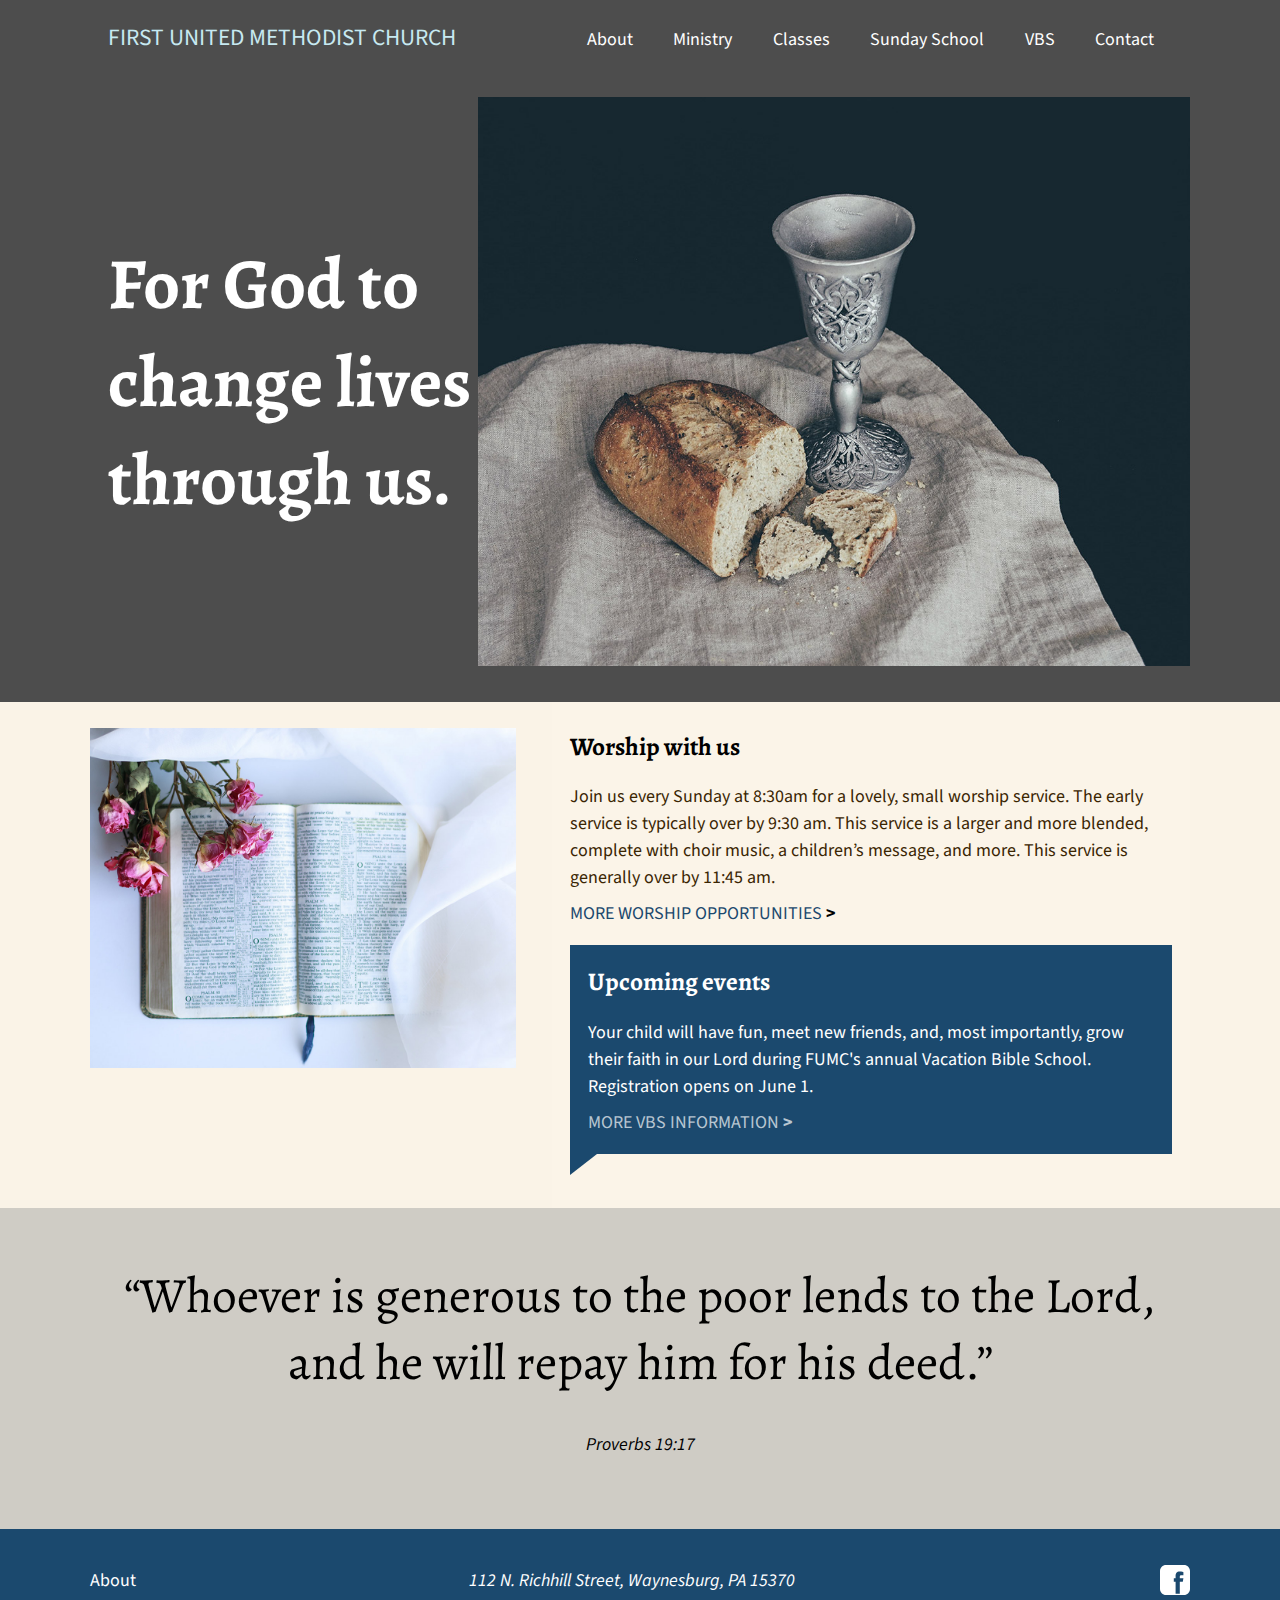
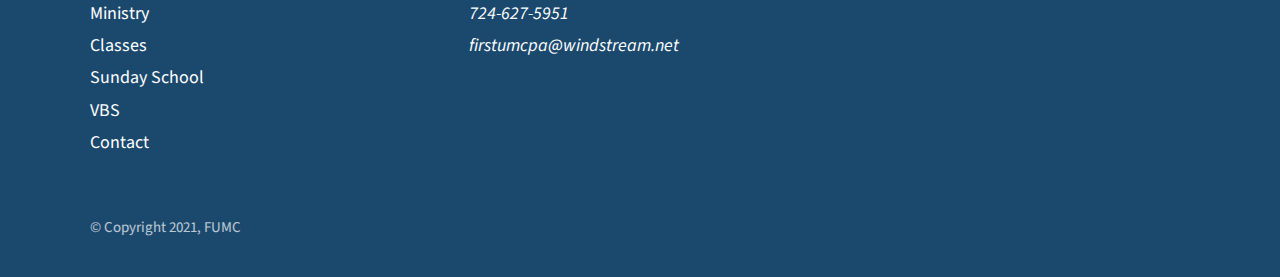
==== index.html @ 9fedca39 "initial push" ====
<!DOCTYPE html>
<html lang="en">
<head>
	<meta charset="UTF-8">
	<meta http-equiv="X-UA-Compatible" content="IE=edge">
	<meta name="viewport" content="width=device-width, initial-scale=1.0">
	<link rel="preconnect" href="https://fonts.gstatic.com">
	<link href="https://fonts.googleapis.com/css2?family=Alegreya:wght@700&family=Source+Sans+Pro&display=swap" rel="stylesheet"> 
	<link href="style.css" rel="stylesheet" type="text/css">
	<title>First United Methodist Church of Waynesburg</title>
</head>
<body>
	<section class="welcome">
		<header>
			<h1>First United Methodist Church</h1>
			<svg id="menu-open" viewBox="0 0 100 80" width="25" height="30">
				<rect width="100" height="14" rx="4"></rect>
				<rect y="30" width="100" height="14" rx="4"></rect>
				<rect y="60" width="100" height="14" rx="4"></rect>
			</svg>
			<nav id="menu">
				<svg id="menu-close" viewBox="0 0 100 80" width="25" height="30">
					<line x1="95" x2="5" y1="85" y2="5" stroke-width="14"/>
					<line x1="5" x2="95" y1="85" y2="5" stroke-width="14"/>
					
					
				</svg>
				<ul>
					<li><a href="#">About</a></li>
					<li><a href="#">Ministry</a></li>
					<li><a href="#">Classes</a></li>
					<li><a href="#">Sunday School</a></li>
					<li><a href="#">VBS</a></li>
					<li><a href="#">Contact</a></li>
				</ul>
			</nav>
		</header>
		<div class="hero">
			<h2 class="mission">For God to change lives through us.</h2>
			<img src="images/communion.jpg" alt="Communion Items" class="responsive"/>
		</div>
	</section>
	<section class="main-info">
		<div>
			<img src="images/bible.jpg" alt="The Holy Bible" class="responsive"/>
			<div class="worship-info">
				<div class="weekly-events">
					<h3>Worship with us</h3>
					<p>Join us every Sunday at 8:30am for a lovely, small worship service. The early service is typically over by 9:30 am. This service is a larger and more blended, complete with choir music, a children’s message, and more. This service is generally over by 11:45 am. </p>
					<p class="more-link"><a href="#">More Worship Opportunities</a></p>
				</div>
				<div class="special-events">
					<h3>Upcoming events</h3>
					<p>Your child will have fun, meet new friends, and, most importantly, grow their faith in our Lord during FUMC's annual Vacation Bible School. Registration opens on June 1.</p>
					<p class="more-link"><a href="#">More VBS Information</a></p>
				</div>
			</div>
		</div>
	</section>
	<section class="message">
		<blockquote>
			“Whoever is generous to the poor lends to the Lord, and he will repay him for his deed.”
		</blockquote>
		<cite>Proverbs 19:17</cite>
	</section>
	<footer>
		<div id="footer_wrap">
			<nav>
				<ul>
					<li><a href="#">About</a></li>
					<li><a href="#">Ministry</a></li>
					<li><a href="#">Classes</a></li>
					<li><a href="#">Sunday School</a></li>
					<li><a href="#">VBS</a></li>
					<li><a href="#">Contact</a></li>
				</ul>
			</nav>
			<div id="social">
				<a href="https://www.facebook.com/FirstUMCWaynesburg/" target="_blank"><svg xmlns="http://www.w3.org/2000/svg" xmlns:xlink="http://www.w3.org/1999/xlink" version="1.0" x="0px" y="0px" width="30" height="30" fill="#ffffff" viewBox="0 0 50 50" style="null">
					<path d="M40,0H10C4.486,0,0,4.486,0,10v30c0,5.514,4.486,10,10,10h30c5.514,0,10-4.486,10-10V10C50,4.486,45.514,0,40,0z M39,17h-3 c-2.145,0-3,0.504-3,2v3h6l-1,6h-5v20h-7V28h-3v-6h3v-3c0-4.677,1.581-8,7-8c2.902,0,6,1,6,1V17z"></path>
				</svg></a>
			</div>
			<address>
				<ul>
					<li>112 N. Richhill Street, Waynesburg, PA 15370</li>
					<li href="tel:+17246275951">724-627-5951</li>
					<li href="mailto:firstumcpa@windstream.net">firstumcpa@windstream.net</li>
				</ul>
			</address>
			<small>&copy; Copyright 2021, FUMC</small>
		</div>
	</footer>
	<script src="script.js"></script>
</body>
</html>
---- style.css ----
:root {
	--accent-color: rgb(199, 233, 241);
	--accent-color-dark: rgb(27, 73, 110);
	--gray-dark: rgb(77, 77, 77);
	--background-light: 250, 243, 231;
	--greige: rgb(207, 204, 197);
	--font-sans: 'Source Sans Pro', sans-serif;
	--font-serif: 'Alegreya', serif;
}

*, *::after, *::before {
	box-sizing: border-box;
}

.responsive {
	max-width: 100%;
	height: auto;
}

h1 {
	font-family: var(--font-sans);
	text-transform: uppercase;
	font-weight: 400;
	color: var(--accent-color);
	margin: 0;
	font-size: 1.3rem;
}

h2, h3, h4, h5, h6 {
	font-family: var(--font-serif);
}

h3 {
	font-size: 1.4rem;
	margin-bottom: 1rem;
}

body {
	margin: 0;
}

.welcome {
	background: var(--gray-dark);
}



header {
	display: flex;
	justify-content: space-between;
	align-items: center;
	padding: 1rem;
}

header svg {
	fill: #fff;
	stroke: #fff;
	cursor: pointer;
}

header nav {
	visibility: hidden;
	font-family: var(--font-sans);
	position: absolute;
	top: 0;
	left: 0;
	z-index: 9;
	height: 100vh;
	width: 100vw;
	background: var(--accent-color-dark);
	opacity: 0;
}

#menu-close {
	position: absolute;
	top: 1rem;
	right: 1rem;
}

header nav.open {
	visibility: visible;
	-webkit-transition: opacity 500ms ease;
	-moz-transition: opacity 500ms ease;
	-ms-transition: opacity 500ms ease;
	-o-transition: opacity 500ms ease;
	transition: opacity 500ms ease;
	opacity: 0.95;
}

header nav ul {
	list-style: none;
	padding: 0;
	margin: 0;
	display: flex;
	justify-content: center;
	align-items: center;
	flex-direction: column;
	justify-content: center;
	height: 100%;
}

header nav a {
	color: #fff;
	text-decoration: none;
	padding: .75rem 0;
	display: inline-block;
	font-size: 2rem;
}

.welcome .hero {
	display: grid;
	grid-template-columns: 4fr 2fr 2fr 3fr 6fr;
	padding: 1rem 0 2rem;
}

.welcome .hero h2 {
	grid-row: 2 / 4;
	grid-column: 1 / 4;
	font-size: 7vw;
	z-index: 1;
	color: #fff;
	padding-left: 1rem;
}

.welcome .hero img {
	grid-row: 1 / 5;
	grid-column: 3 / 6;
}

.main-info {
	background: rgb(var(--background-light));
}

.main-info > div {
	display: flex;
	flex-direction: column;
	align-items: center;
	overflow: hidden;
	position: relative;
}

.worship-info {
	width: 100%;
	padding: 0 1rem;
	font-family: var(--font-sans);
	line-height: 1.5;
	z-index: 1;
	background-color: rgba(var(--background-light), 0.85);
}

.worship-info p {
	margin: 0;
}

.worship-info .more-link a {
	color: var(--accent-color-dark);
	text-transform: uppercase;
	text-decoration: none;;
}

.worship-info .more-link a::after {
	content: " >";
	font-weight: bold;
	color: #000;
}

.worship-info .more-link {
	margin: 0.5rem 0 1rem;
}

.worship-info .weekly-events p {
	color: rgb(58, 37, 2);
}

.main-info img {
	order: 1;
	position: absolute;
	
}

.worship-info .special-events {
	background-color: var(--accent-color-dark);
	padding: 1rem;
	color: #fff;
	margin-bottom: 3rem;
	position: relative;
}

.worship-info .special-events::after {
	content: '';
	position: absolute;
	top: 100%;
	left: 0;
	width: 0;
	height: 0;
	border-style: solid;
	border-width: 1.2rem 1.5rem 0 0;
	border-color: var(--accent-color-dark
	) transparent transparent transparent;
}

.worship-info .special-events .more-link a {
	color: rgba(255,255,255,0.7);
}

.worship-info .special-events .more-link a::after {
	color: rgba(255,255,255,0.7);
}

.worship-info .special-events h3 {
	margin-top: 0;
}

.worship-info .special-events p {
	color: #fff;
	margin-bottom: 0;
}

.message {
	background: var(--greige);
	padding: 3rem 1rem;
	display: flex;
	flex-wrap: wrap;
	align-items: center;
	justify-content: center;
}

.message blockquote {
	margin: 0 auto;
	font-family: var(--font-serif);
	font-size: 2rem;
	text-align: center;
}

.message cite {
	font-family: var(--font-sans);
	margin: 2rem auto 1rem;
	text-align: center;
	width: 100%;
}

footer {
	background: var(--accent-color-dark);
	color: #fff;
	font-family: var(--font-sans);
	padding: 2rem 1rem;
	line-height: 1.8;
}

footer nav ul {
	margin: 0;
	padding: 0;
	list-style: none;
}

footer nav ul a {
	color: #fff;
	text-decoration: none;
}

footer address ul {
	list-style: none;
	padding: 0;
}

footer small {
	display: block;
	margin-top: 1rem;
	opacity: 0.7;
}

#social {
	margin-top: 1rem;
}

@media screen and (min-width: 768px) {
	html {
		font-size: 18px;
	}

	.main-info > div {
		display: grid;
		grid-template-columns: 2fr 3fr;
		grid-gap: 2rem;
		align-items: start;
	}
	
	.main-info img {
		grid-row: 1 / 3;
		grid-column: 1 / 2;
		margin-top: 1.4rem;
	}
	
	.main-info div {
		grid-row: 1 / 3;
		grid-column: 2 / 3;
	}

	#footer_wrap {
		display: grid;
		grid-template-columns: 1fr 1fr;
		grid-gap: 2rem;
		justify-items: start;
	}
	footer address ul {
		margin: 0;
	}
	#social, footer small {
		text-align: right;
	}
	#footer_wrap small {
		align-self: end;
		width: 100%;
	}
	#social {
		margin: 0;
		width: 100%;
	}
}

@media screen and (min-width: 1000px) {
	.welcome > *, .main-info > *, .message > *, footer > * {
		max-width: 1100px;
		margin: 0 auto;
	}
	header {
		display: flex;
		flex-wrap: wrap;
		justify-content: space-between;
		align-items: baseline;
	}
	header svg {
		display: none;
	}
	header nav {
		display: block;
		visibility: visible;
		opacity: 1;
		flex-grow: 1;
		height: auto;
		width: auto;
		background: transparent;
		position: static;
		margin-left: 2rem;
	}
	header nav ul {
		display: flex;
		flex-direction: row;
		justify-content: right;
	}
	header nav a {
		padding: .5rem 1rem;
		border-radius: 5px;
		font-size: 1rem;
	}
	
	header nav a:hover {
		background: var(--accent-color);
		color: var(--accent-color-dark);
	}
	header nav li {
		margin-left: .25rem;
	}

	header nav li:first-of-type {
		margin-left: 0;
	}
	.welcome .hero h2 {
		font-size: 4rem;
	}
	.worship-info .more-link a:hover, .worship-info .special-events .more-link a:hover {
		text-decoration: underline;
	}
	.message blockquote {
		font-size: 2.75rem;
	}
	#footer_wrap {
		grid-template-columns: repeat(3, 1fr);
	}
	footer nav {
		justify-self: start;
	}
	footer > * {
		width: 100%;
	}
	footer small {
		grid-row: 2 / 3;
		grid-column: 1 / 4;
		align-self: start;
		text-align: left;
	}
	footer address {
		grid-row: 1 / 2;
		grid-column: 2 / 3;
		width: 100%;
		text-align: left;
	}

	#social {
		grid-row: 1 / 2;
		grid-column: 3 / 4;
	}

}
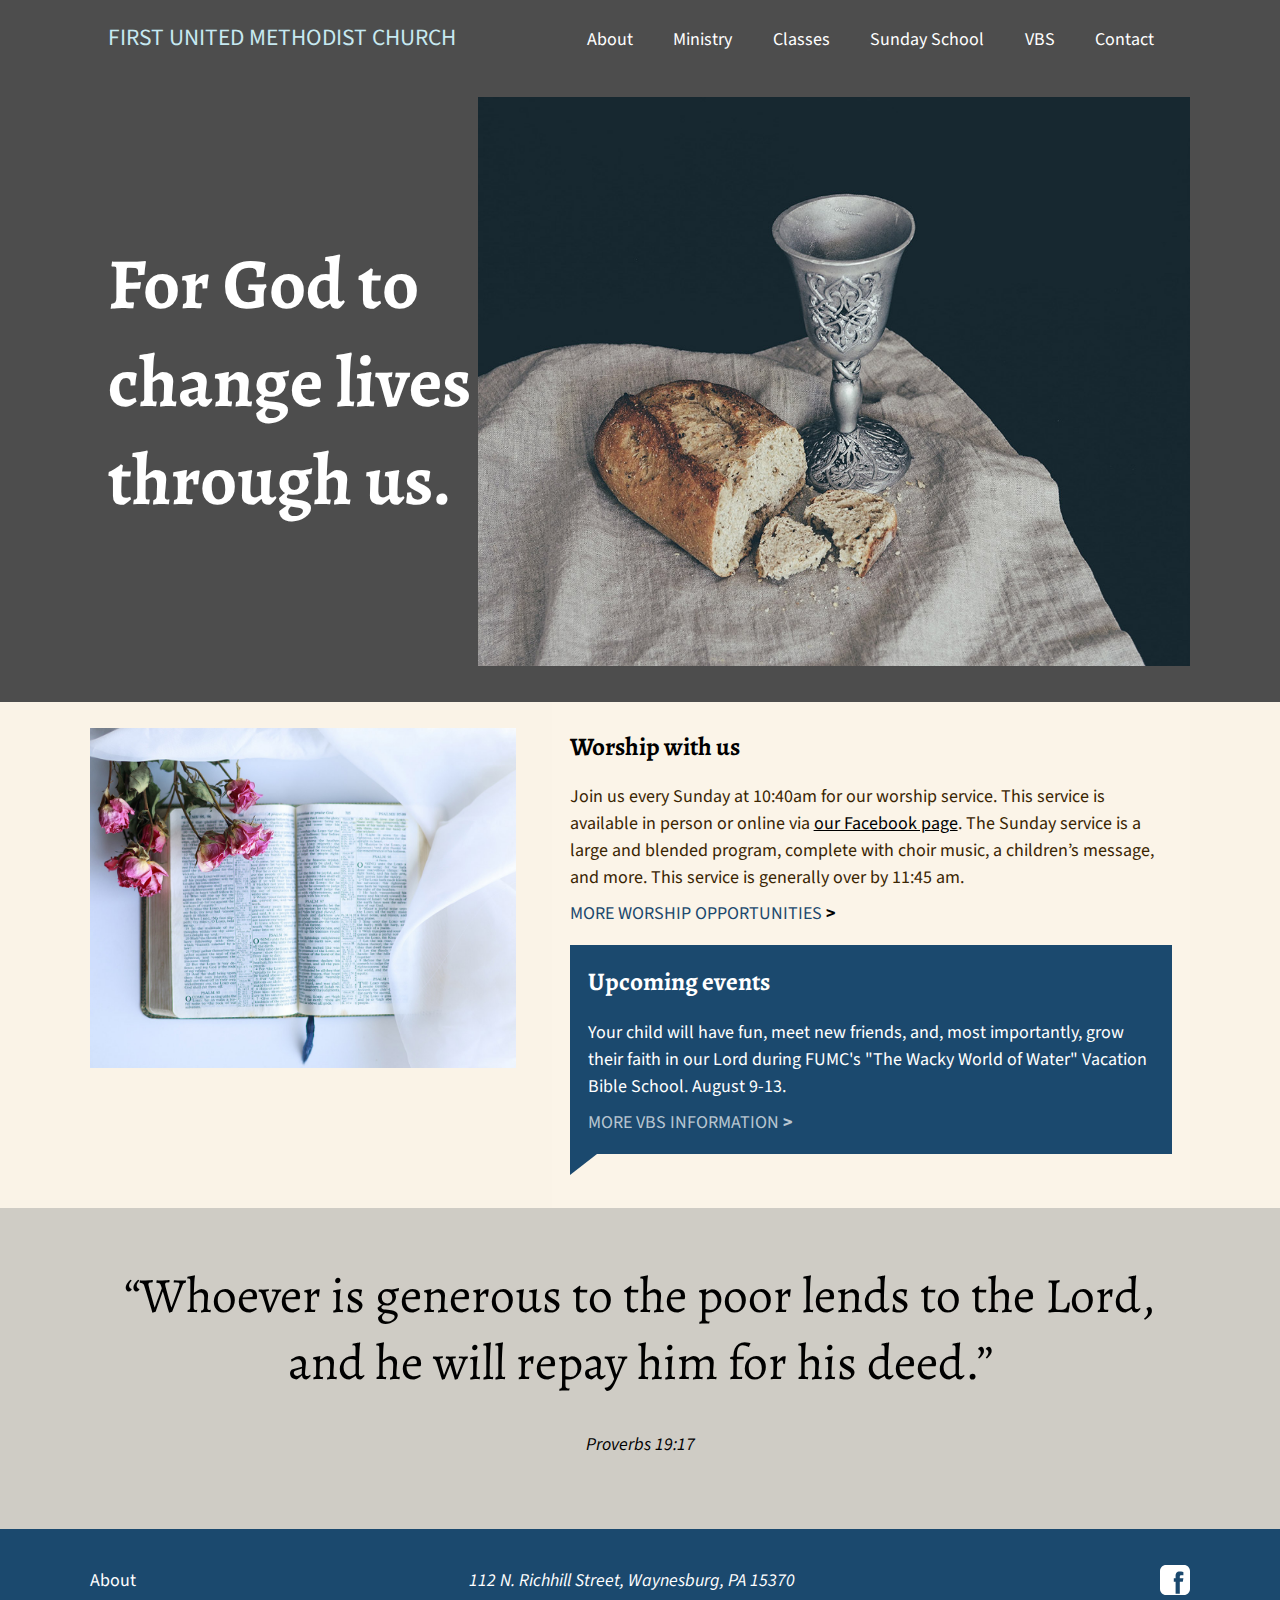
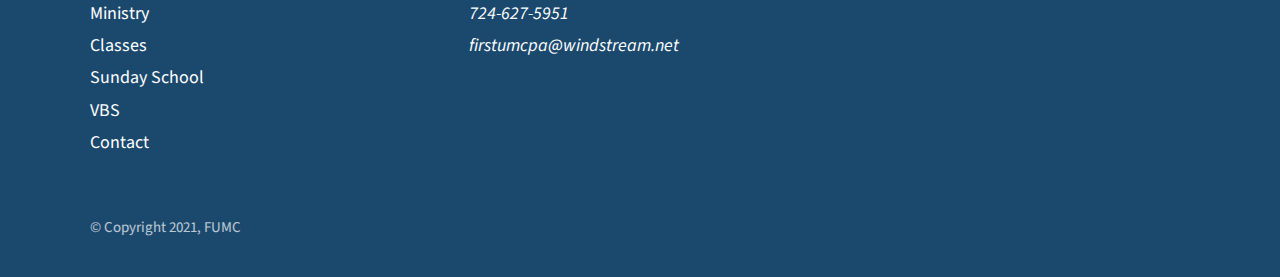
==== commit f76288cc: "vbs information added and css changes" ====
--- a/index.html
+++ b/index.html
@@ -12,7 +12,7 @@
 <body>
 	<section class="welcome">
 		<header>
-			<h1>First United Methodist Church</h1>
+			<h1><a href="index.html">First United Methodist Church</a></h1>
 			<svg id="menu-open" viewBox="0 0 100 80" width="25" height="30">
 				<rect width="100" height="14" rx="4"></rect>
 				<rect y="30" width="100" height="14" rx="4"></rect>
@@ -22,15 +22,13 @@
 				<svg id="menu-close" viewBox="0 0 100 80" width="25" height="30">
 					<line x1="95" x2="5" y1="85" y2="5" stroke-width="14"/>
 					<line x1="5" x2="95" y1="85" y2="5" stroke-width="14"/>
-					
-					
 				</svg>
 				<ul>
 					<li><a href="#">About</a></li>
 					<li><a href="#">Ministry</a></li>
 					<li><a href="#">Classes</a></li>
 					<li><a href="#">Sunday School</a></li>
-					<li><a href="#">VBS</a></li>
+					<li><a href="vbs.html">VBS</a></li>
 					<li><a href="#">Contact</a></li>
 				</ul>
 			</nav>
@@ -46,13 +44,13 @@
 			<div class="worship-info">
 				<div class="weekly-events">
 					<h3>Worship with us</h3>
-					<p>Join us every Sunday at 8:30am for a lovely, small worship service. The early service is typically over by 9:30 am. This service is a larger and more blended, complete with choir music, a children’s message, and more. This service is generally over by 11:45 am. </p>
+					<p>Join us every Sunday at 10:40am for our worship service. This service is available in person or online via <a href="https://www.facebook.com/FirstUMCWaynesburg/" target="_blank">our Facebook page</a>. The Sunday service is a large and blended program, complete with choir music, a children’s message, and more. This service is generally over by 11:45 am.</p>
 					<p class="more-link"><a href="#">More Worship Opportunities</a></p>
 				</div>
 				<div class="special-events">
 					<h3>Upcoming events</h3>
-					<p>Your child will have fun, meet new friends, and, most importantly, grow their faith in our Lord during FUMC's annual Vacation Bible School. Registration opens on June 1.</p>
-					<p class="more-link"><a href="#">More VBS Information</a></p>
+					<p>Your child will have fun, meet new friends, and, most importantly, grow their faith in our Lord during FUMC's "The Wacky World of Water" Vacation Bible School. August 9-13.</p>
+					<p class="more-link"><a href="vbs.html">More VBS Information</a></p>
 				</div>
 			</div>
 		</div>
--- a/style.css
+++ b/style.css
@@ -10,6 +10,7 @@
 
 *, *::after, *::before {
 	box-sizing: border-box;
+	font-family: var(--font-sans);
 }
 
 .responsive {
@@ -21,9 +22,13 @@
 	font-family: var(--font-sans);
 	text-transform: uppercase;
 	font-weight: 400;
-	color: var(--accent-color);
 	margin: 0;
 	font-size: 1.3rem;
+}
+
+h1 a {
+	color: var(--accent-color);
+	text-decoration: none;
 }
 
 h2, h3, h4, h5, h6 {
@@ -42,8 +47,6 @@
 .welcome {
 	background: var(--gray-dark);
 }
-
-
 
 header {
 	display: flex;
@@ -66,7 +69,7 @@
 	left: 0;
 	z-index: 9;
 	height: 100vh;
-	width: 100vw;
+	width: 100%;
 	background: var(--accent-color-dark);
 	opacity: 0;
 }
@@ -127,8 +130,12 @@
 	grid-column: 3 / 6;
 }
 
-.main-info {
+.main-info, #registration_form {
 	background: rgb(var(--background-light));
+}
+
+.main-info a {
+	color: #000;
 }
 
 .main-info > div {
@@ -273,6 +280,136 @@
 	margin-top: 1rem;
 }
 
+/* VBS FORM */
+
+.main-info form {
+	padding: 1rem;
+}
+
+.main-info form h2 {
+	margin-top: 0;
+}
+
+#registration_form {
+	padding: 1rem;
+}
+
+#registration_form h2 {
+	margin-top: 0;
+	padding-top: 1rem;
+}
+
+/* Hide arrows on number input */
+#child_forms input::-webkit-outer-spin-button,
+#child_forms input::-webkit-inner-spin-button {
+  -webkit-appearance: none;
+  margin: 0;
+}
+
+#child_forms input[type=number] {
+  -moz-appearance: textfield;
+}
+
+#change_children {
+	display: flex;
+	align-items: center;
+	margin-bottom: 1rem;
+}
+
+#add_child:hover, #remove_child:hover, #form_submit:hover {
+	filter: brightness(130%);
+}
+
+#change_children line {
+	fill: none;
+	stroke: #FFFFFF;
+	stroke-width: 4;
+}
+
+#change_children input {
+	width: auto;
+	text-align: center;
+	margin-bottom: 0;
+}
+
+#add_child {
+	margin-left: 1rem;
+}
+
+#remove_child {
+	margin-right: 1rem;
+}
+
+#child_forms fieldset {
+	margin-bottom: 1rem;
+	border-color: rgba(var(--background-light), 0.5);
+}
+
+#child_forms legend {
+	font-size: .9rem;
+	opacity: 0.5;
+}
+
+#add_child, #remove_child {
+	background: var(--accent-color-dark);
+	color: #fff;
+	width: 2rem;
+	height: 2rem;
+	display: flex;
+	flex-direction: column;
+	justify-content: center;
+	align-items: center;
+	cursor: pointer;
+}
+
+.button {
+	background: var(--accent-color-dark);
+	color: #fff;
+	border: 0;
+	padding: 1rem;
+	margin-bottom: 2rem;
+	cursor: pointer;
+	font-size: 1rem;
+	text-decoration: none;
+}
+
+#vbs_info {
+	background-color: var(--greige);
+	background-image: url(images/water.jpg);
+	background-size: cover;
+	padding: 1rem;
+	color: #fff;
+	line-height: 1.6;
+}
+
+#vbs_info p {
+	text-shadow: 1px 1px 0px rgba(0, 0, 0, 1);
+}
+
+#vbs_info span {
+	max-width: 66%;
+	display: inline-block;
+}
+
+#vbs_info h2, #vbs_info h3 {
+	color: #fff;
+	text-shadow: 1px 1px 0px rgba(0, 0, 0, 1);
+}
+
+#vbs_info h3 {
+	color: rgba(255,255,255,0.9);
+	margin-top: 1rem;
+}
+
+#vbs_info a.button {
+	background: rgba(255,255,255,0.9);
+	color: var(--accent-color-dark);
+	padding: 0.5rem;
+	display: inline-block;
+	margin: 0.75rem 0;
+	text-shadow: 0 0 0;
+}
+
 @media screen and (min-width: 768px) {
 	html {
 		font-size: 18px;
@@ -319,7 +456,7 @@
 }
 
 @media screen and (min-width: 1000px) {
-	.welcome > *, .main-info > *, .message > *, footer > * {
+	.welcome > *, .main-info > *, .message > *, footer > *, #registration_form > *, #vbs_info > * {
 		max-width: 1100px;
 		margin: 0 auto;
 	}
@@ -400,5 +537,19 @@
 		grid-row: 1 / 2;
 		grid-column: 3 / 4;
 	}
+	#vbs_info div {
+		display: flex;
+	}
+	#vbs_info div > * {
+		flex-basis: 0;
+	}
+	#vbs_info div > p:first-of-type {
+		flex-grow: 3;
+		padding-right: 2rem;
+	}
+	#vbs_info div > p:last-of-type {
+		flex-grow: 1;
+		padding-left: 1rem;
+	}
 
 }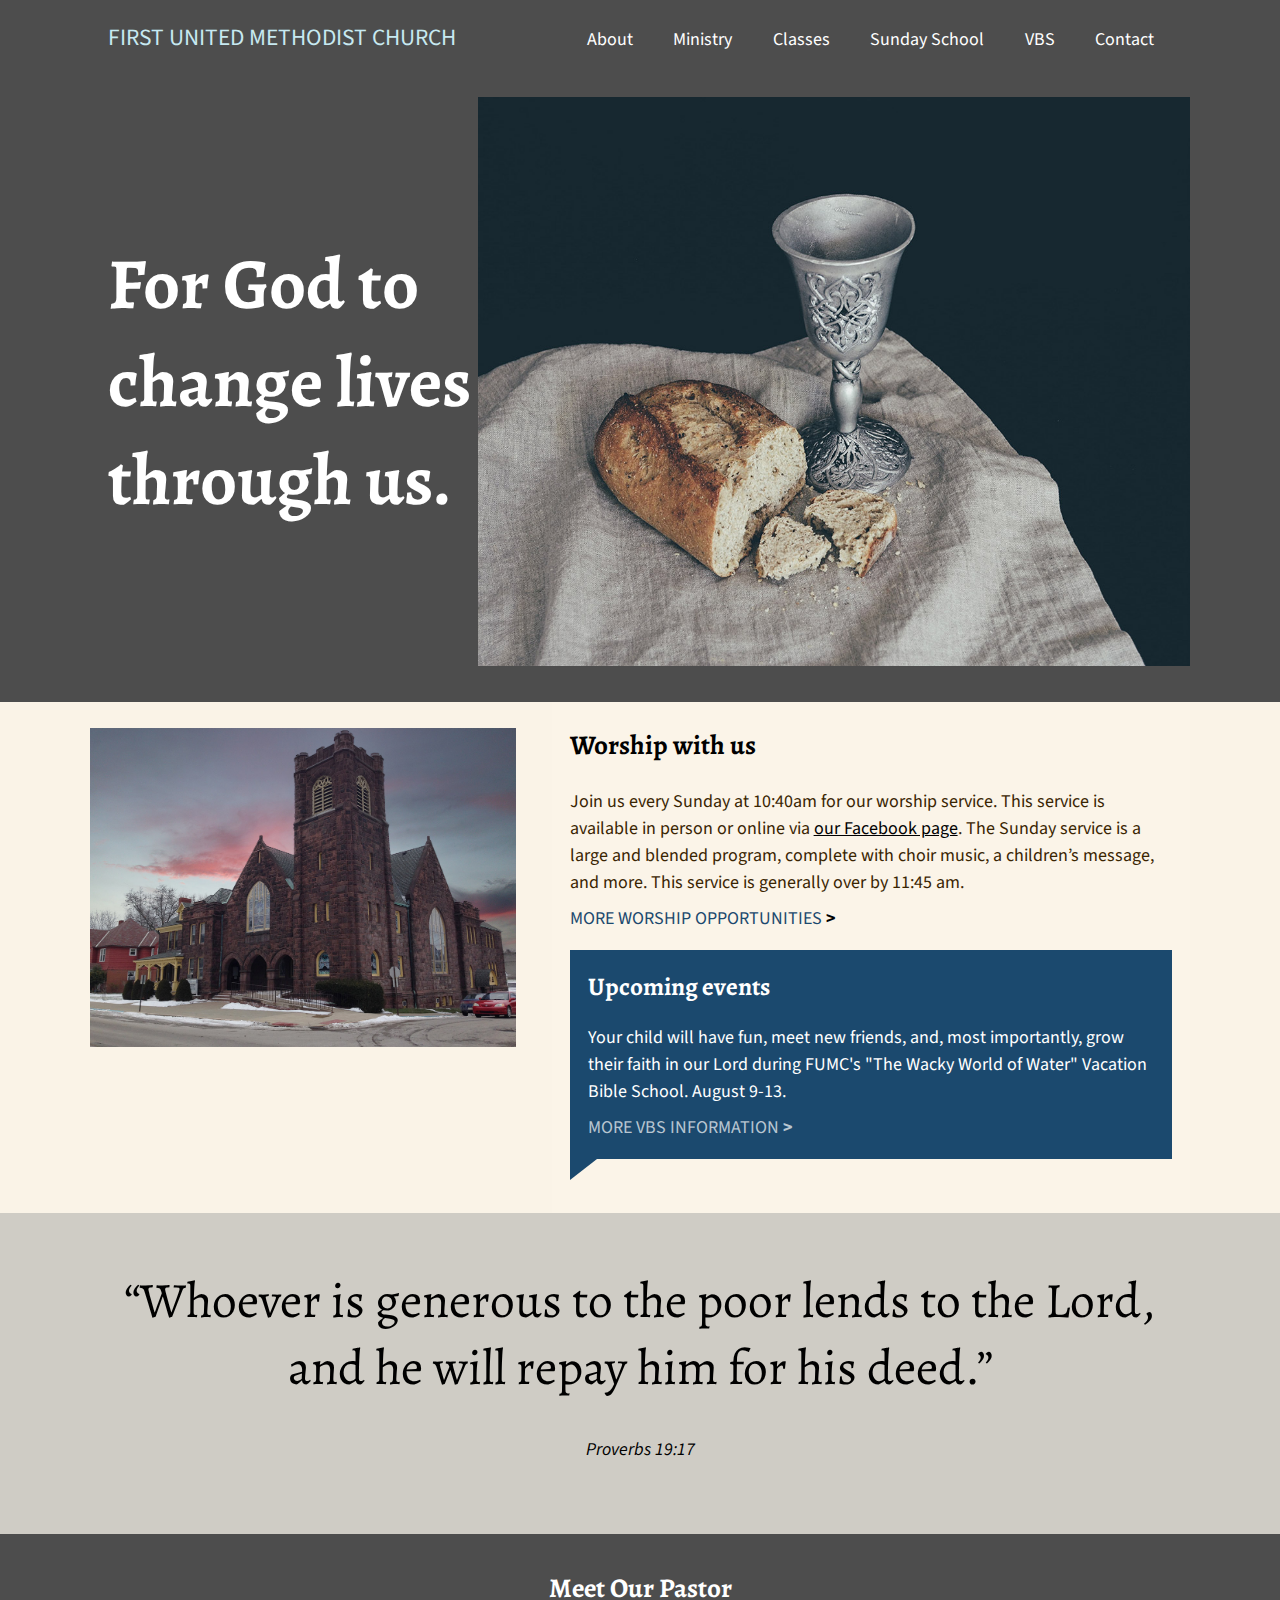
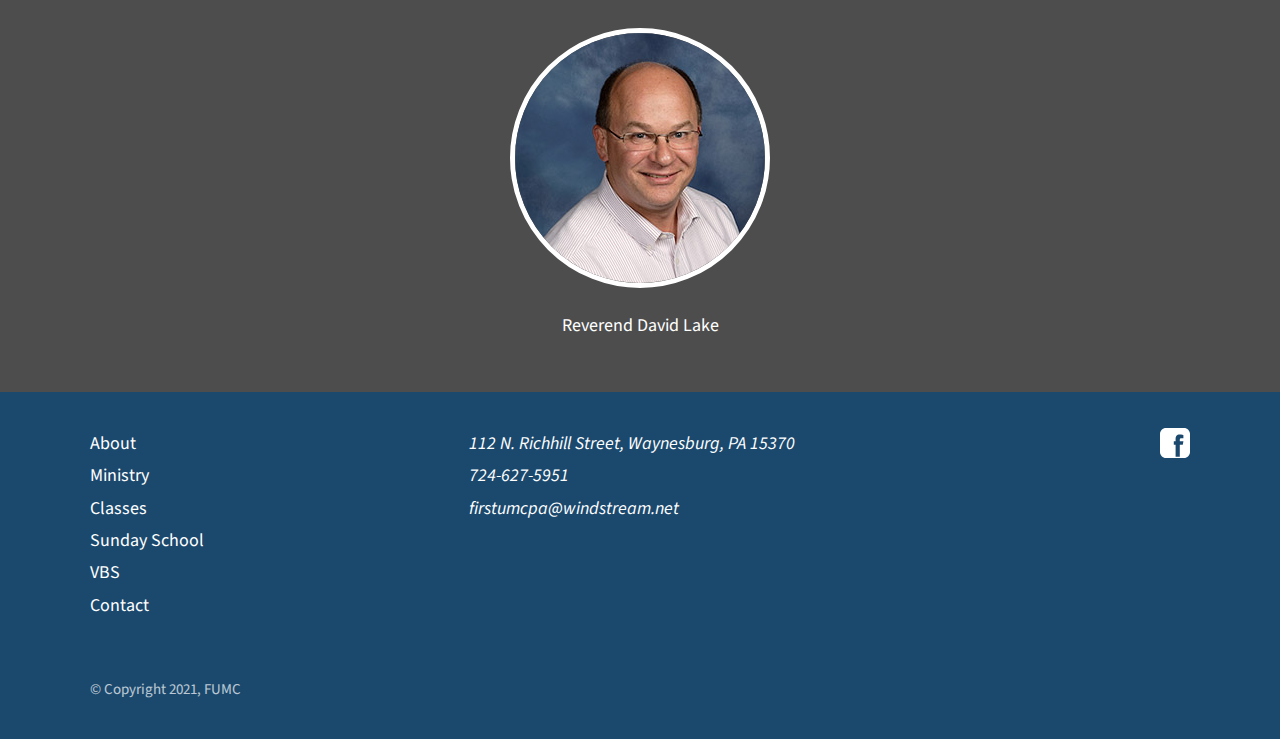
==== commit baeac4c4: "added rev and church pic to homepage" ====
--- a/index.html
+++ b/index.html
@@ -40,10 +40,10 @@
 	</section>
 	<section class="main-info">
 		<div>
-			<img src="images/bible.jpg" alt="The Holy Bible" class="responsive"/>
+			<img src="images/fumc-building.jpg" alt="First United Methodist Church Building" class="responsive"/>
 			<div class="worship-info">
 				<div class="weekly-events">
-					<h3>Worship with us</h3>
+					<h2>Worship with us</h2>
 					<p>Join us every Sunday at 10:40am for our worship service. This service is available in person or online via <a href="https://www.facebook.com/FirstUMCWaynesburg/" target="_blank">our Facebook page</a>. The Sunday service is a large and blended program, complete with choir music, a children’s message, and more. This service is generally over by 11:45 am.</p>
 					<p class="more-link"><a href="#">More Worship Opportunities</a></p>
 				</div>
@@ -60,6 +60,11 @@
 			“Whoever is generous to the poor lends to the Lord, and he will repay him for his deed.”
 		</blockquote>
 		<cite>Proverbs 19:17</cite>
+	</section>
+	<section class="reverend">
+		<h2>Meet Our Pastor</h2>
+		<img class="avatar" src="images/rev-lake.jpg" alt="Rev. David Lake"/>
+		<p class="avatar-title">Reverend David Lake</p>
 	</section>
 	<footer>
 		<div id="footer_wrap">
--- a/style.css
+++ b/style.css
@@ -246,6 +246,22 @@
 	width: 100%;
 }
 
+.reverend {
+	background: var(--gray-dark);
+	color: #fff;
+	padding: 2rem 1rem;
+	text-align: center;
+}
+
+.reverend h2 {
+	margin-top: 0;
+}
+
+.avatar {
+	border-radius: 50%;
+	border: 5px solid #fff;
+}
+
 footer {
 	background: var(--accent-color-dark);
 	color: #fff;
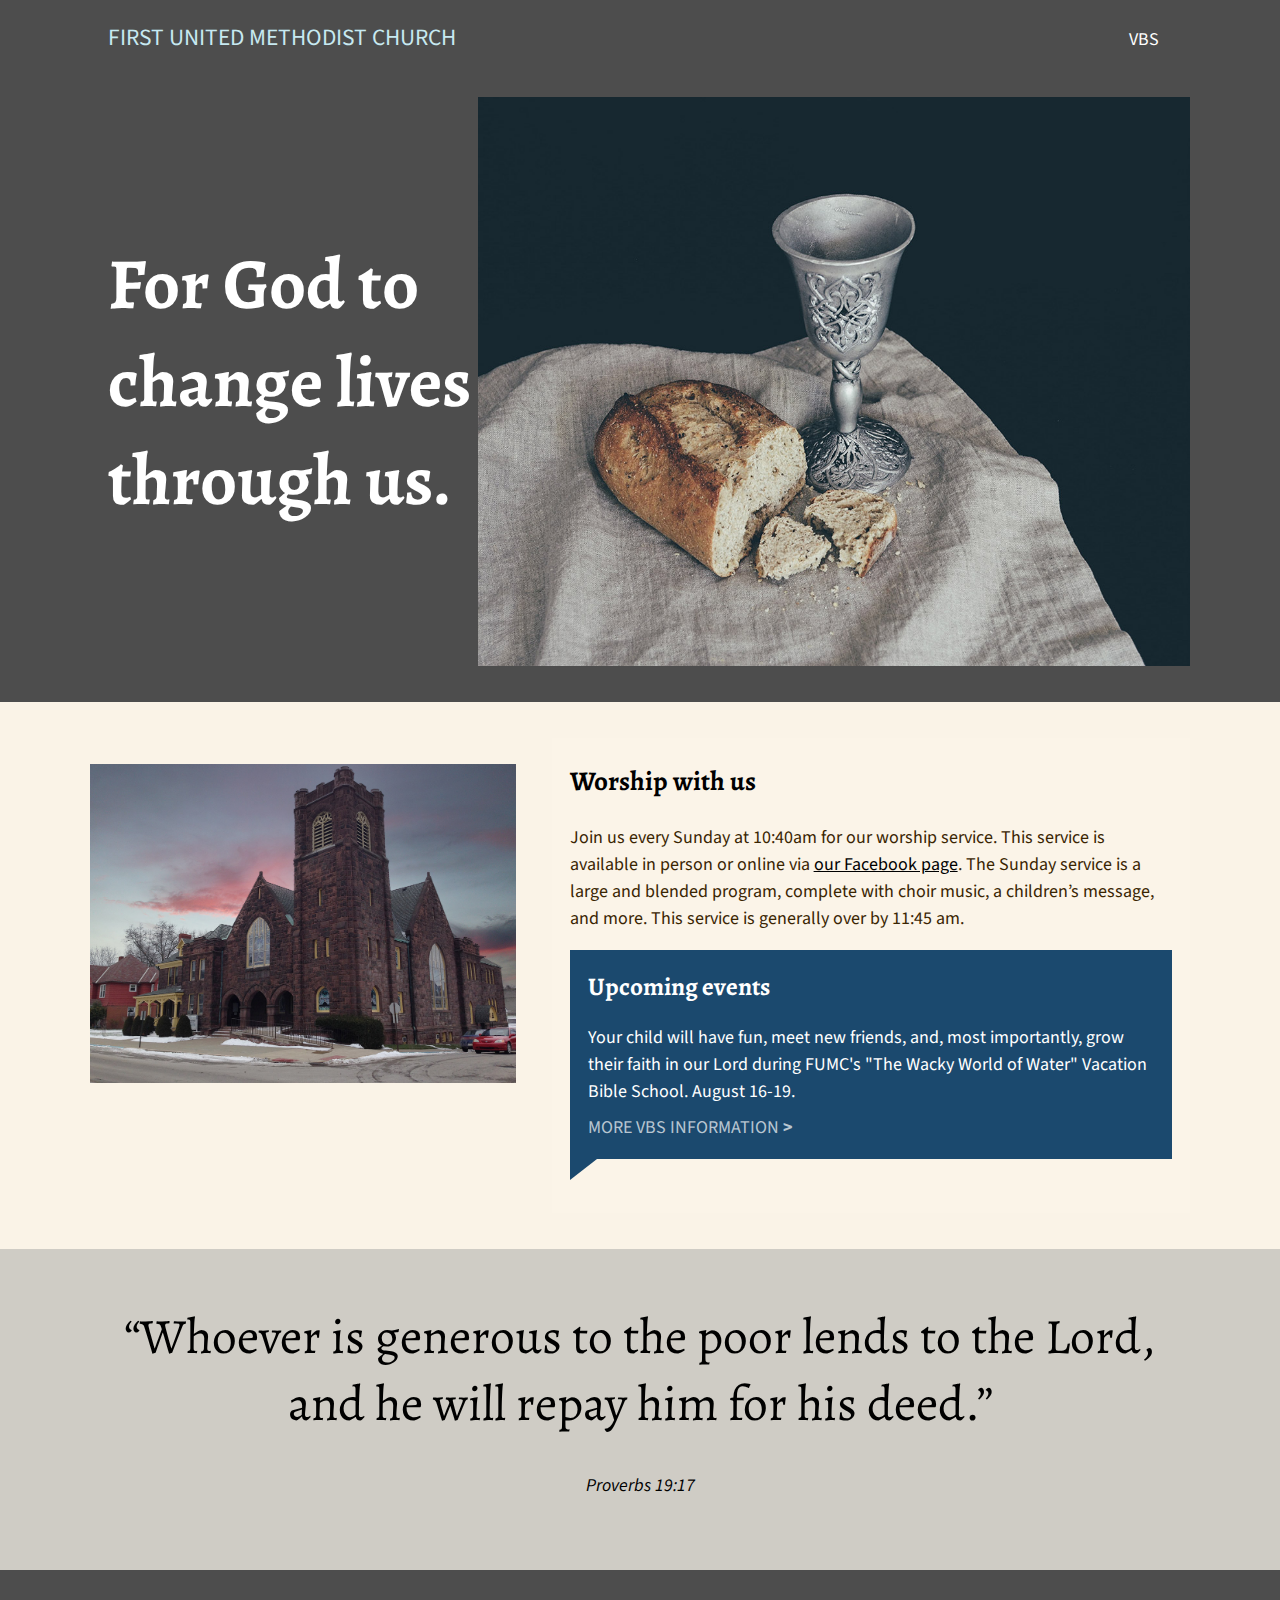
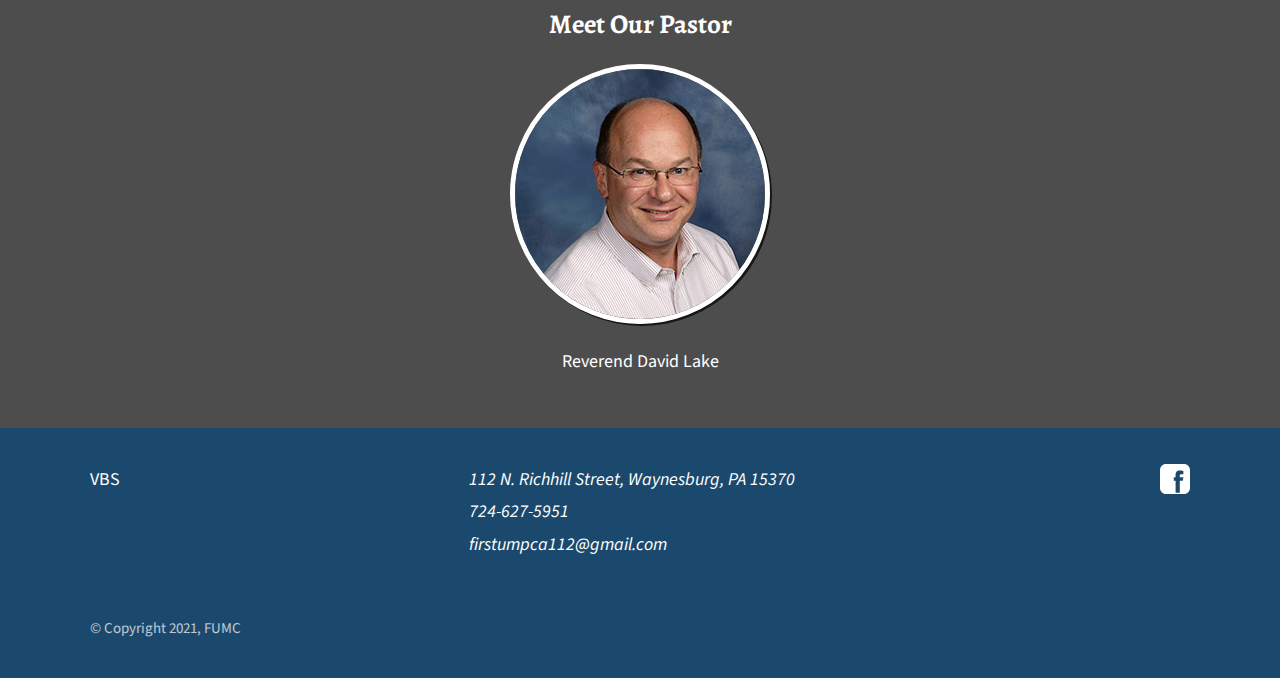
==== commit bea6039d: "Hiding unfinished content for launch prep" ====
--- a/index.html
+++ b/index.html
@@ -24,12 +24,12 @@
 					<line x1="5" x2="95" y1="85" y2="5" stroke-width="14"/>
 				</svg>
 				<ul>
-					<li><a href="#">About</a></li>
-					<li><a href="#">Ministry</a></li>
-					<li><a href="#">Classes</a></li>
-					<li><a href="#">Sunday School</a></li>
+					<!-- <li><a href="#">About</a></li> -->
+					<!-- <li><a href="ministry.html">Ministry</a></li> -->
+					<!-- <li><a href="#">Classes</a></li> -->
+					<!-- <li><a href="#">Sunday School</a></li> -->
 					<li><a href="vbs.html">VBS</a></li>
-					<li><a href="#">Contact</a></li>
+					<!-- <li><a href="#">Contact</a></li> -->
 				</ul>
 			</nav>
 		</header>
@@ -45,11 +45,13 @@
 				<div class="weekly-events">
 					<h2>Worship with us</h2>
 					<p>Join us every Sunday at 10:40am for our worship service. This service is available in person or online via <a href="https://www.facebook.com/FirstUMCWaynesburg/" target="_blank">our Facebook page</a>. The Sunday service is a large and blended program, complete with choir music, a children’s message, and more. This service is generally over by 11:45 am.</p>
-					<p class="more-link"><a href="#">More Worship Opportunities</a></p>
+					<p class="more-link">
+						<!-- <a href="ministry.html">More Worship Opportunities</a> -->
+					</p>
 				</div>
 				<div class="special-events">
 					<h3>Upcoming events</h3>
-					<p>Your child will have fun, meet new friends, and, most importantly, grow their faith in our Lord during FUMC's "The Wacky World of Water" Vacation Bible School. August 9-13.</p>
+					<p>Your child will have fun, meet new friends, and, most importantly, grow their faith in our Lord during FUMC's "The Wacky World of Water" Vacation Bible School. August 16-19.</p>
 					<p class="more-link"><a href="vbs.html">More VBS Information</a></p>
 				</div>
 			</div>
@@ -70,12 +72,12 @@
 		<div id="footer_wrap">
 			<nav>
 				<ul>
-					<li><a href="#">About</a></li>
-					<li><a href="#">Ministry</a></li>
-					<li><a href="#">Classes</a></li>
-					<li><a href="#">Sunday School</a></li>
-					<li><a href="#">VBS</a></li>
-					<li><a href="#">Contact</a></li>
+					<!-- <li><a href="#">About</a></li> -->
+					<!-- <li><a href="ministry.html">Ministry</a></li> -->
+					<!-- <li><a href="#">Classes</a></li> -->
+					<!-- <li><a href="#">Sunday School</a></li> -->
+					<li><a href="vbs.html">VBS</a></li>
+					<!-- <li><a href="#">Contact</a></li> -->
 				</ul>
 			</nav>
 			<div id="social">
@@ -86,8 +88,8 @@
 			<address>
 				<ul>
 					<li>112 N. Richhill Street, Waynesburg, PA 15370</li>
-					<li href="tel:+17246275951">724-627-5951</li>
-					<li href="mailto:firstumcpa@windstream.net">firstumcpa@windstream.net</li>
+					<li><a href="tel:+17246275951">724-627-5951</a></li>
+					<li><a href="mailto:firstumpca112@gmail.com">firstumpca112@gmail.com</a></li>
 				</ul>
 			</address>
 			<small>&copy; Copyright 2021, FUMC</small>
--- a/style.css
+++ b/style.css
@@ -59,6 +59,8 @@
 	fill: #fff;
 	stroke: #fff;
 	cursor: pointer;
+	margin-left: 1rem;
+	min-width: 24px;
 }
 
 header nav {
@@ -179,6 +181,10 @@
 	color: rgb(58, 37, 2);
 }
 
+.main-info {
+	padding: 2rem 1rem;
+}
+
 .main-info img {
 	order: 1;
 	position: absolute;
@@ -260,6 +266,7 @@
 .avatar {
 	border-radius: 50%;
 	border: 5px solid #fff;
+	box-shadow: 2px 2px 0px rgba(0, 0, 0, 0.7);
 }
 
 footer {
@@ -276,9 +283,13 @@
 	list-style: none;
 }
 
-footer nav ul a {
+footer nav ul a, footer a {
 	color: #fff;
 	text-decoration: none;
+}
+
+footer nav ul a:hover, footer a:hover {
+	text-decoration: underline;
 }
 
 footer address ul {
@@ -297,14 +308,6 @@
 }
 
 /* VBS FORM */
-
-.main-info form {
-	padding: 1rem;
-}
-
-.main-info form h2 {
-	margin-top: 0;
-}
 
 #registration_form {
 	padding: 1rem;
@@ -426,6 +429,32 @@
 	text-shadow: 0 0 0;
 }
 
+.event {
+	position: relative;
+	overflow: hidden;
+	padding: 2rem 1rem;
+	background: #000;
+	color: #fff;
+	text-shadow: 1px 1px 0px rgba(0, 0, 0, 1);
+}
+
+.event > * {
+	position: relative;
+	z-index: 1;
+}
+
+.event .hero_image {
+	position: absolute;
+	top: 0; left: 0;
+	z-index: 0;
+	opacity: 0.7;
+	min-width: 100%;
+	height: auto;
+	top: 50%;
+	left: 50%;
+	transform: translateX(-50%) translateY(-50%);
+}
+
 @media screen and (min-width: 768px) {
 	html {
 		font-size: 18px;
@@ -472,7 +501,7 @@
 }
 
 @media screen and (min-width: 1000px) {
-	.welcome > *, .main-info > *, .message > *, footer > *, #registration_form > *, #vbs_info > * {
+	.welcome > *, .main-info > *, .message > *, footer > *, #registration_form > *, #vbs_info > *, .event > * {
 		max-width: 1100px;
 		margin: 0 auto;
 	}
@@ -502,11 +531,10 @@
 		justify-content: right;
 	}
 	header nav a {
-		padding: .5rem 1rem;
+		padding: .5rem .75rem;
 		border-radius: 5px;
 		font-size: 1rem;
 	}
-	
 	header nav a:hover {
 		background: var(--accent-color);
 		color: var(--accent-color-dark);
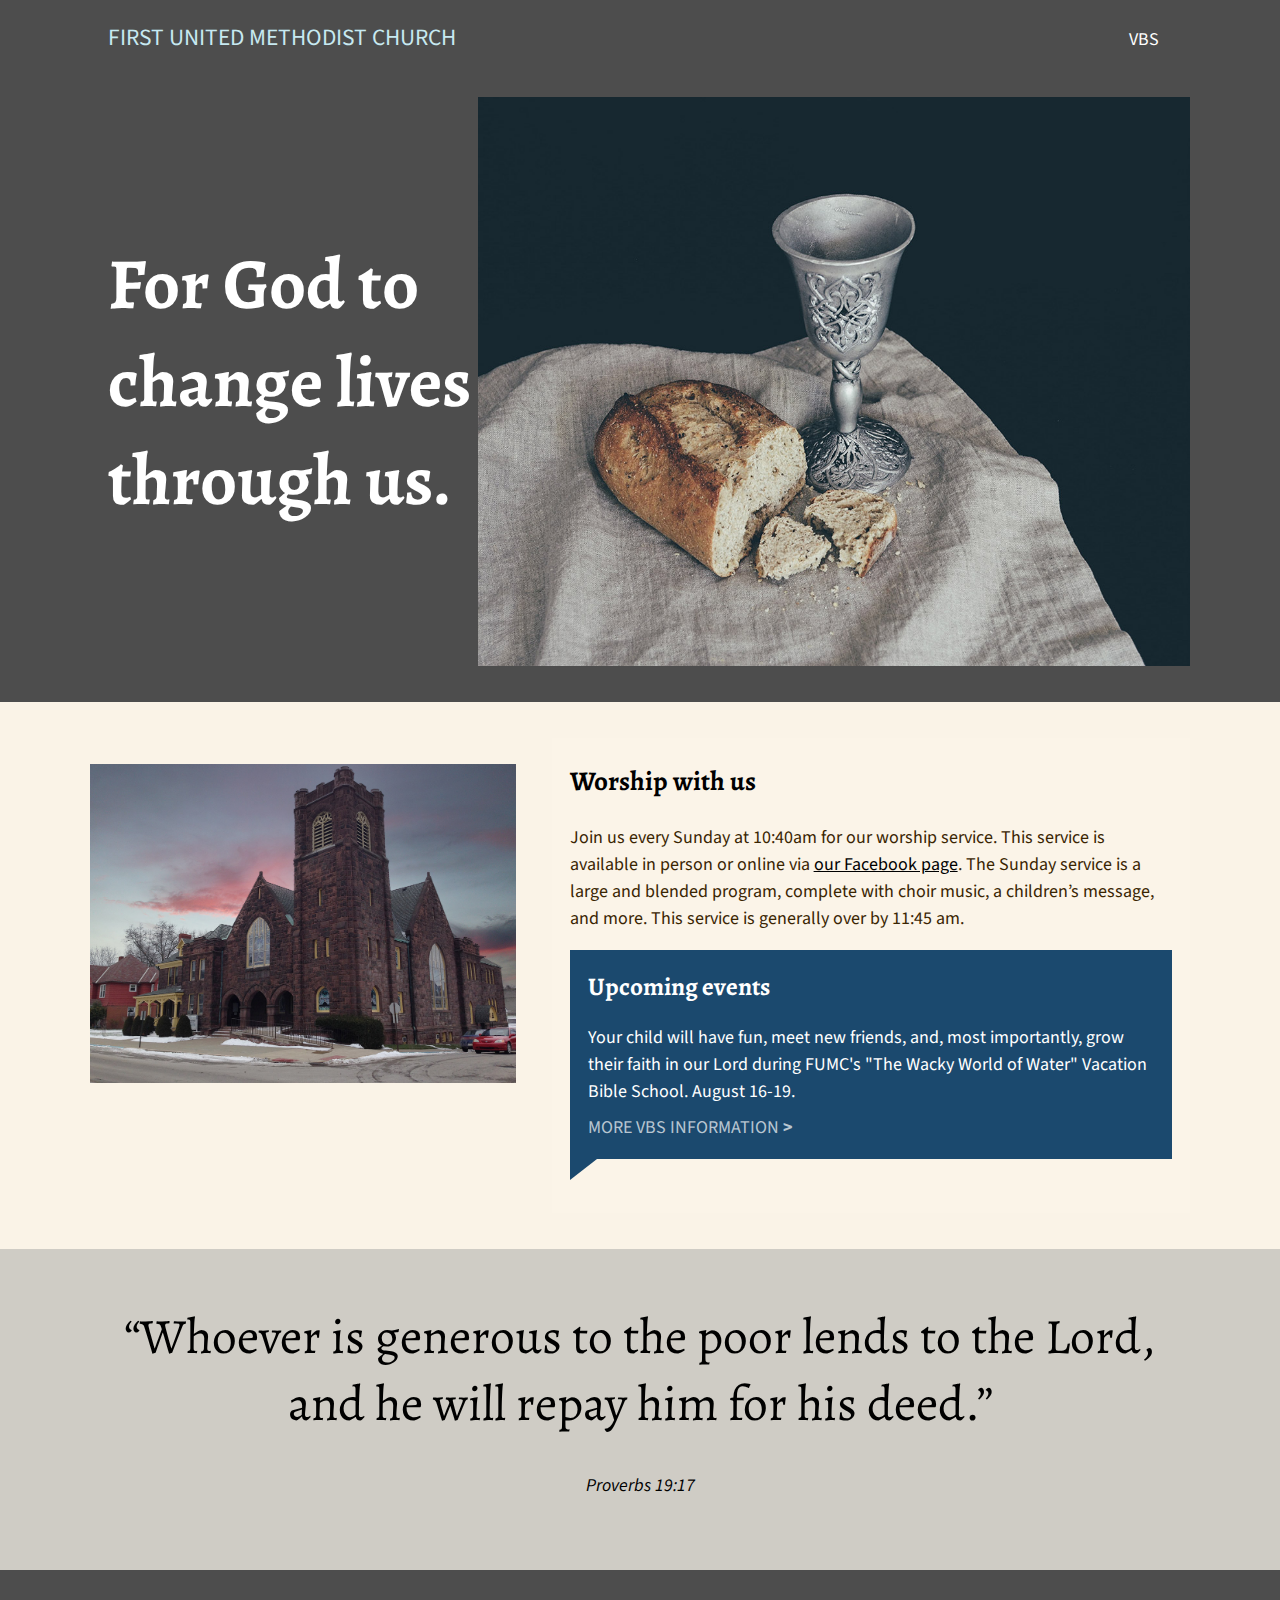
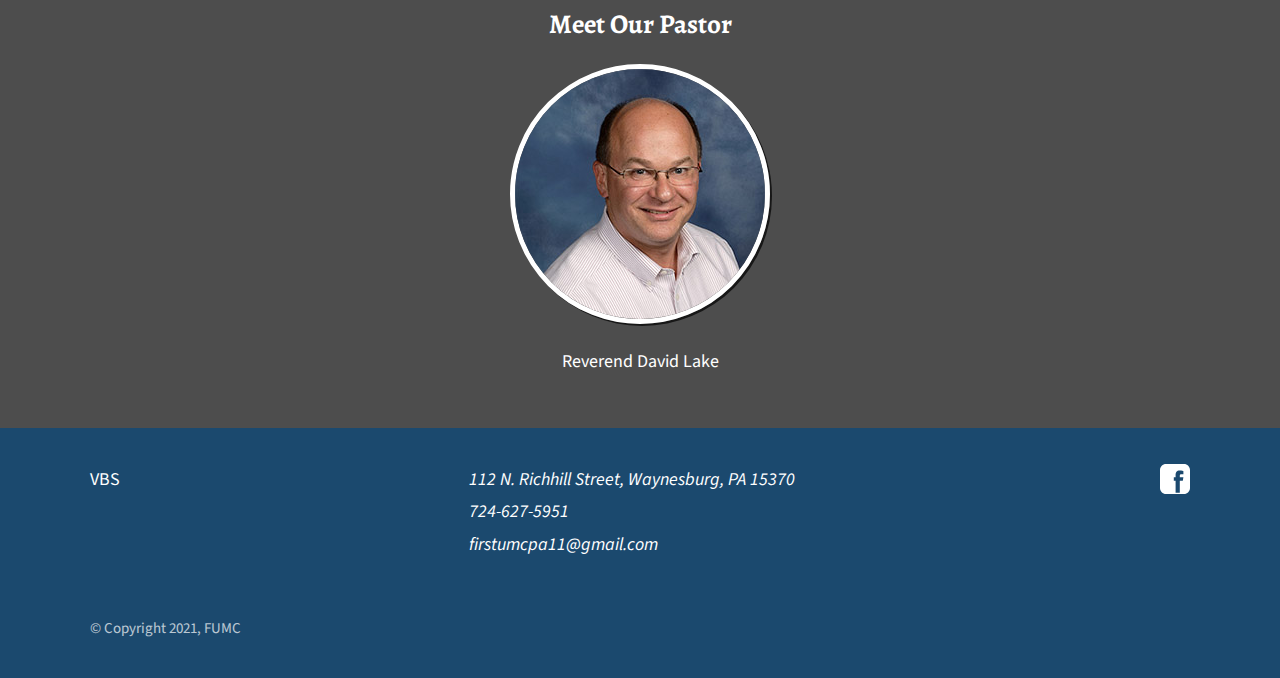
==== commit 2c7776d8: "fix email in footer and add vbs sched" ====
--- a/index.html
+++ b/index.html
@@ -89,7 +89,7 @@
 				<ul>
 					<li>112 N. Richhill Street, Waynesburg, PA 15370</li>
 					<li><a href="tel:+17246275951">724-627-5951</a></li>
-					<li><a href="mailto:firstumpca112@gmail.com">firstumpca112@gmail.com</a></li>
+					<li><a href="mailto:firstumcpa11@gmail.com">firstumcpa11@gmail.com</a></li>
 				</ul>
 			</address>
 			<small>&copy; Copyright 2021, FUMC</small>
--- a/style.css
+++ b/style.css
@@ -429,6 +429,31 @@
 	text-shadow: 0 0 0;
 }
 
+#vbs_schedule {
+	background-color: var(--accent-color-dark);
+	padding: 2rem 0;
+	color: #fff;
+}
+
+#vbs_schedule h2 {
+	margin-bottom: 1rem;
+}
+
+#vbs_schedule h3 {
+	margin-bottom: 0.6rem;
+	color: rgba(255,255,255,0.7)
+}
+
+#vbs_schedule p {
+	margin-bottom: 2rem;
+}
+
+#vbs_schedule p:last-of-type {
+	margin-bottom: 0;
+}
+
+
+
 .event {
 	position: relative;
 	overflow: hidden;
@@ -501,7 +526,7 @@
 }
 
 @media screen and (min-width: 1000px) {
-	.welcome > *, .main-info > *, .message > *, footer > *, #registration_form > *, #vbs_info > *, .event > * {
+	.welcome > *, .main-info > *, .message > *, footer > *, #registration_form > *, #vbs_info > *, .event > *, #vbs_schedule > * {
 		max-width: 1100px;
 		margin: 0 auto;
 	}
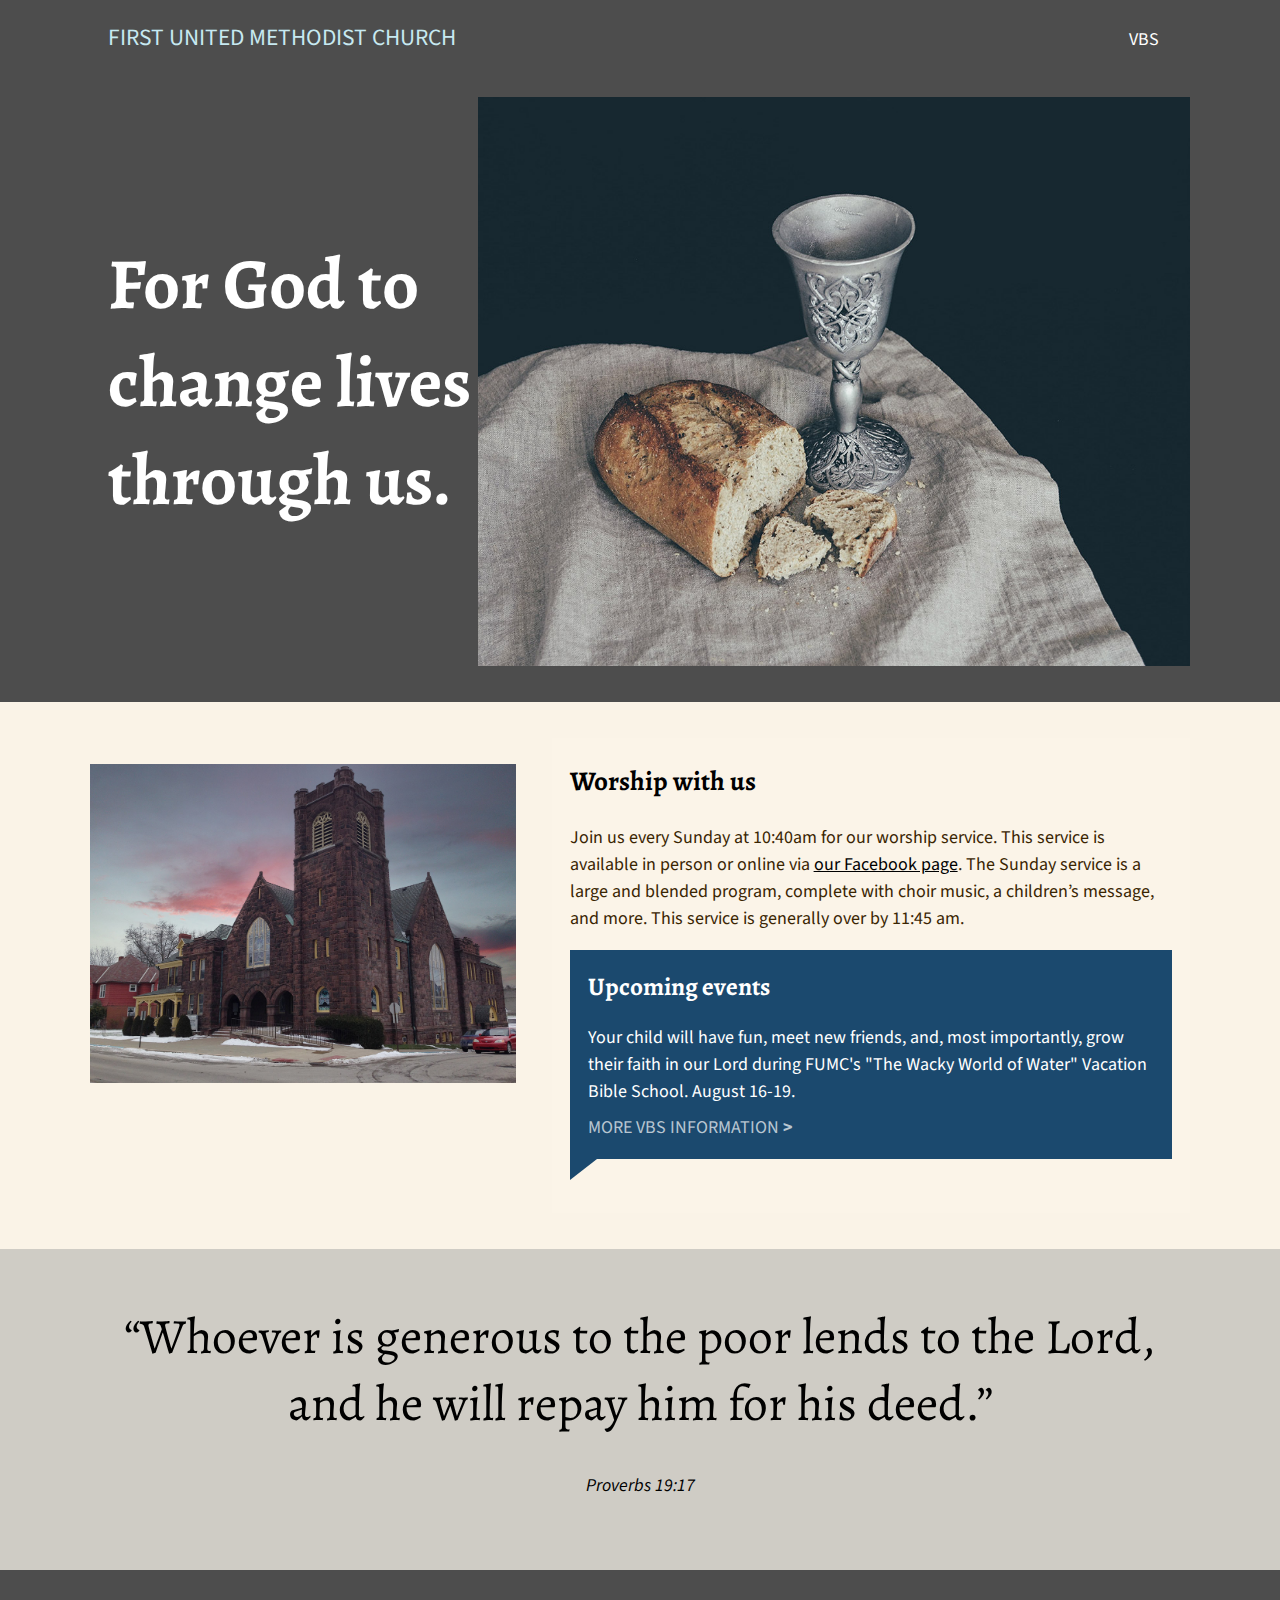
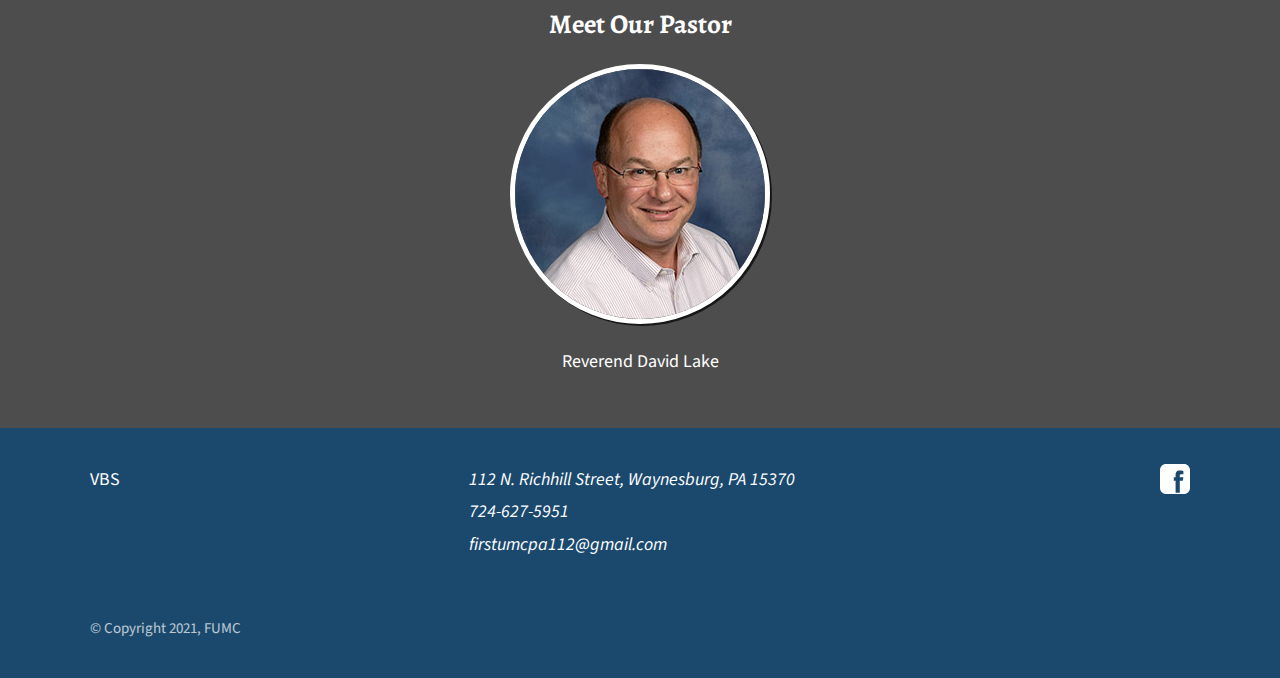
==== commit eb2943b7: "email fix" ====
--- a/index.html
+++ b/index.html
@@ -89,7 +89,7 @@
 				<ul>
 					<li>112 N. Richhill Street, Waynesburg, PA 15370</li>
 					<li><a href="tel:+17246275951">724-627-5951</a></li>
-					<li><a href="mailto:firstumcpa11@gmail.com">firstumcpa11@gmail.com</a></li>
+					<li><a href="mailto:firstumcpa112@gmail.com">firstumcpa112@gmail.com</a></li>
 				</ul>
 			</address>
 			<small>&copy; Copyright 2021, FUMC</small>
